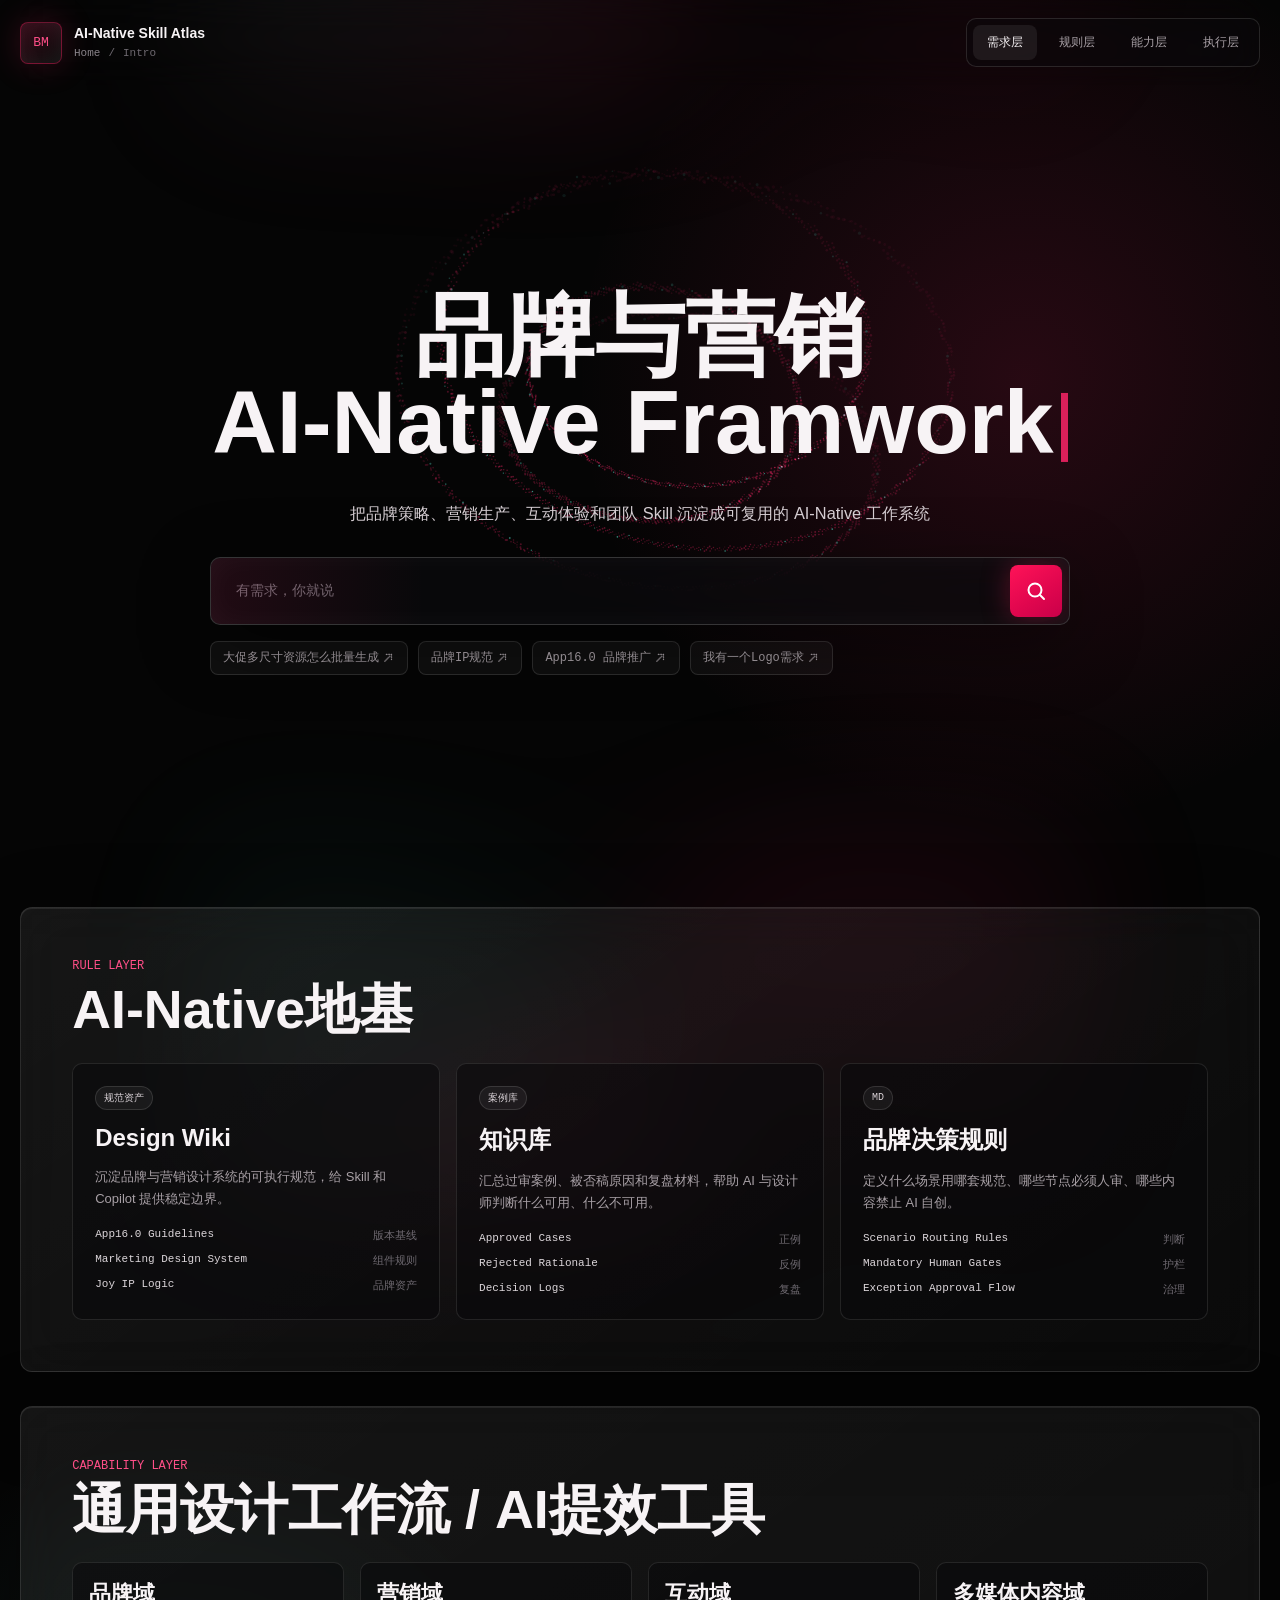
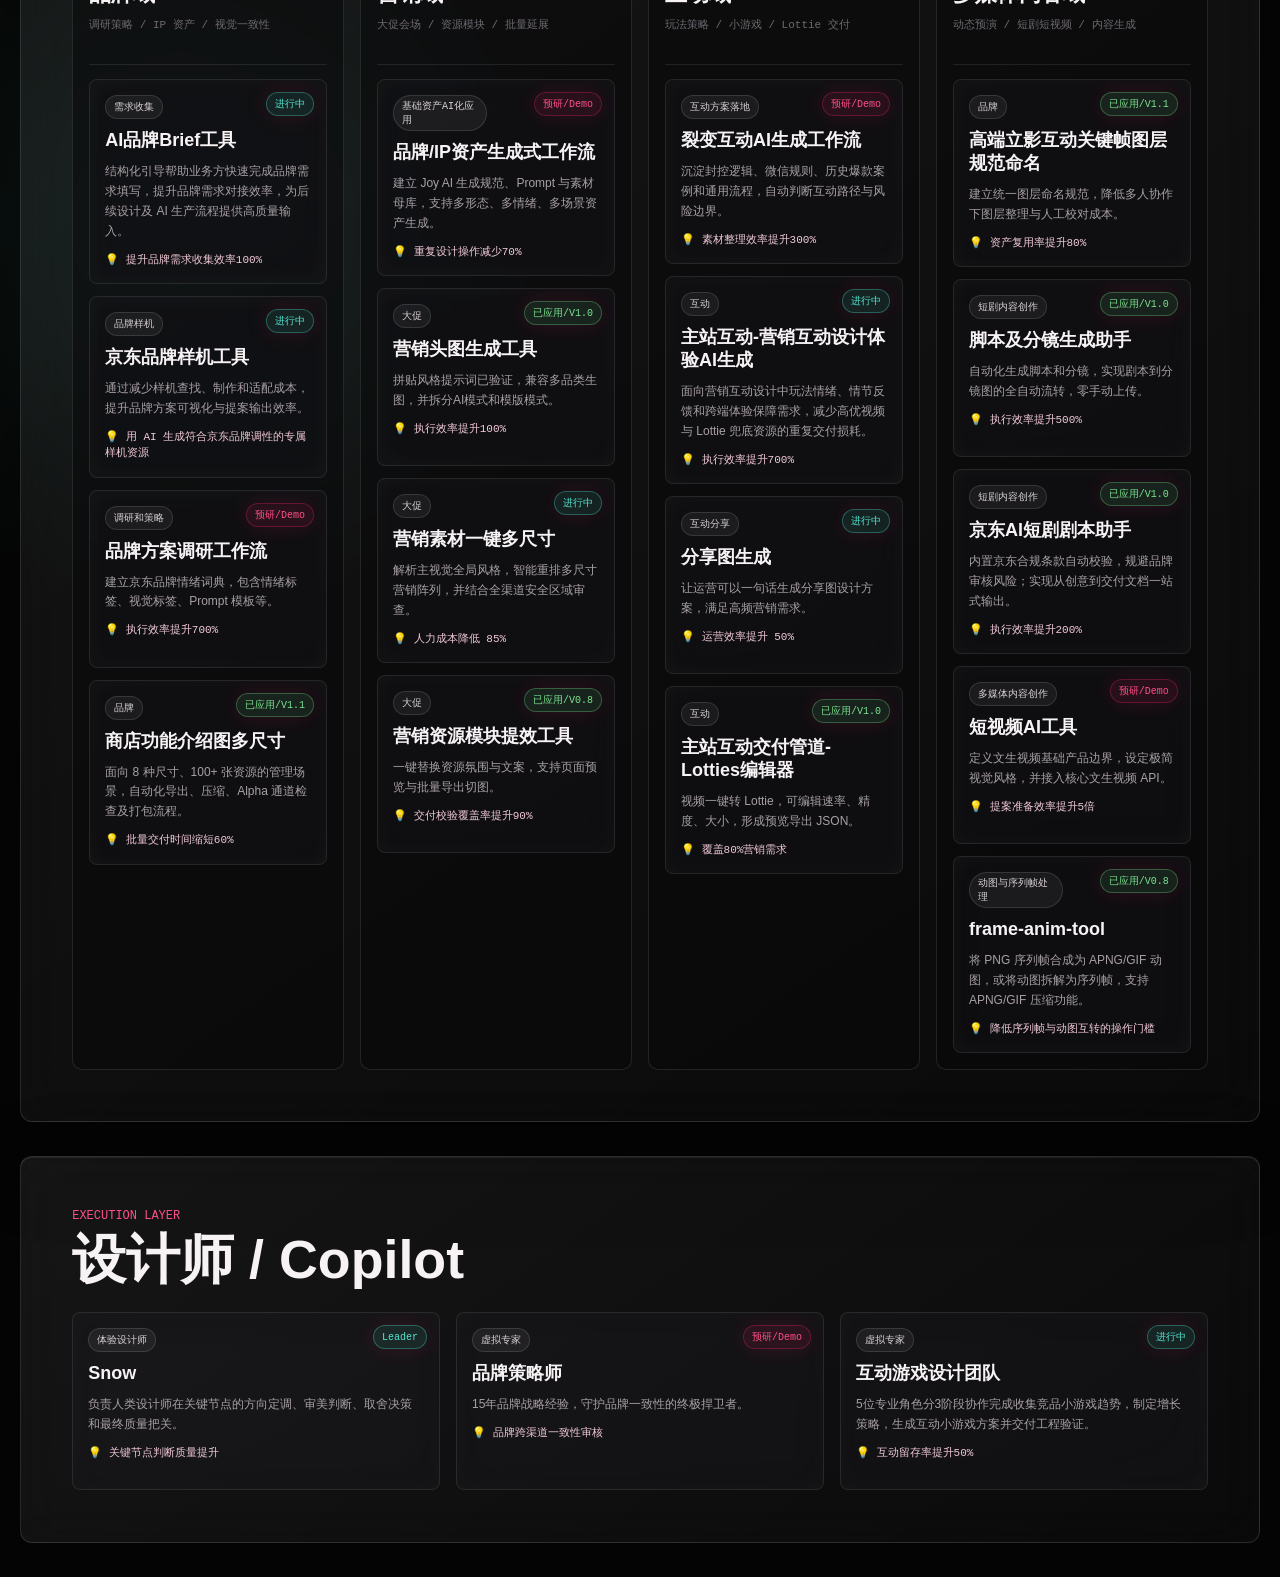
==== index.html @ 17dfef58 "Publish AI Native Skill Atlas preview" ====
<!doctype html>
<html lang="zh-CN">
<head>
  <meta charset="utf-8">
  <meta name="viewport" content="width=device-width, initial-scale=1">
  <title>品牌与营销 AI-Native Framwork</title>
  <link rel="icon" href="data:image/svg+xml,%3Csvg xmlns='http://www.w3.org/2000/svg' viewBox='0 0 64 64'%3E%3Crect width='64' height='64' rx='12' fill='%23050505'/%3E%3Cpath d='M16 44V18h11c6 0 10 3 10 8 0 3-2 6-5 7 4 1 7 4 7 9 0 6-5 10-12 10H16Zm7-16h4c3 0 5-1 5-4 0-2-2-4-5-4h-4v8Zm0 19h5c4 0 6-2 6-5s-2-5-6-5h-5v10Z' fill='%23DA205A'/%3E%3Cpath d='M42 18h6v26h-6z' fill='%2355E6D1'/%3E%3C/svg%3E">
  <link rel="stylesheet" href="./styles.css?v=20260615-card-status-links">
</head>
<body>
  <svg class="svg-defs" width="0" height="0" aria-hidden="true" focusable="false">
    <symbol id="hint-arrow-symbol" viewBox="0 0 22.088 22.448">
      <g transform="matrix(0.7071067811865477,-0.7071067811865475,0.7071067811865475,0.7071067811865477,-4.001771347309194,4.14286933981009)">
        <path d="M0 0L2.4400001 0L2.4400001 2.4400001L0 2.4400001L0 0ZM2.4400001 2.4400001L4.8800001 2.4400001L4.8800001 4.8800001L2.4400001 4.8800001L2.4400001 2.4400001ZM4.8800001 4.8800001L7.3210001 4.8800001L7.3210001 7.3200002L4.8800001 7.3200002L4.8800001 4.8800001ZM7.3210001 7.3200002L9.7609997 7.3200002L9.7609997 9.7600002L7.3210001 9.7600002L7.3210001 7.3200002ZM4.8800001 9.7600002L7.3210001 9.7600002L7.3210001 12.2L4.8800001 12.2L4.8800001 9.7600002ZM2.4400001 12.2L4.8800001 12.2L4.8800001 14.64L2.4400001 14.64L2.4400001 12.2ZM0 14.793L0 17.08L0 17.233L2.4400001 17.233L2.4400001 17.08L2.4400001 14.793L2.4400001 14.64L0 14.64L0 14.793Z" transform="translate(3, 6.902)" fill="currentColor"></path>
      </g>
      <rect x="11.725" y="9" width="2.438" height="2.438" fill="currentColor" transform="matrix(0.7071067690849304,0.7071067690849304,-0.7071067690849304,0.7071067690849304,9.798134054243565,-5.654787789285182)"></rect>
      <rect x="9.724" y="11" width="2.438" height="2.438" fill="currentColor" transform="matrix(0.7071067690849304,0.7071067690849304,-0.7071067690849304,0.7071067690849304,10.62626823735237,-3.654080682516099)"></rect>
      <rect x="7.724" y="13" width="2.438" height="2.438" fill="currentColor" transform="matrix(0.7071067690849304,0.7071067690849304,-0.7071067690849304,0.7071067690849304,11.454695313692092,-1.6540806825160992)"></rect>
      <rect x="5.724" y="15" width="2.438" height="2.438" fill="currentColor" transform="matrix(0.7071067690849304,0.7071067690849304,-0.7071067690849304,0.7071067690849304,12.283122390031814,0.3459193174839008)"></rect>
      <rect x="3.724" y="17" width="2.438" height="2.438" fill="currentColor" transform="matrix(0.7071067690849304,0.7071067690849304,-0.7071067690849304,0.7071067690849304,13.111549466371535,2.345919317483901)"></rect>
      <rect x="1.724" y="19" width="2.438" height="2.438" fill="currentColor" transform="matrix(0.7071067690849304,0.7071067690849304,-0.7071067690849304,0.7071067690849304,13.939976542711259,4.345919317483903)"></rect>
    </symbol>
  </svg>
  <canvas id="donut-canvas" aria-hidden="true"></canvas>
  <div class="ambient ambient-top" aria-hidden="true"></div>
  <div class="ambient ambient-bottom" aria-hidden="true"></div>

  <div class="shell">
    <header class="topbar" aria-label="站点导航">
      <div class="brand-cluster" aria-label="站点标识">
        <a class="mark-symbol" href="#user-layer" aria-label="返回需求层">BM</a>
        <span class="mark-copy">
          <span class="mark-title-row">
            <a class="mark-title" href="#user-layer">AI-Native Skill Atlas</a>
          </span>
          <nav class="mark-links" aria-label="页面切换">
            <a href="./index.html" aria-current="page">Home</a>
            <span aria-hidden="true">/</span>
            <a href="./architecture.html">Intro</a>
          </nav>
        </span>
      </div>
      <nav class="nav-links" aria-label="分层目录">
        <a href="#user-layer">需求层</a>
        <a href="#rule-layer">规则层</a>
        <a href="#application-layer">能力层</a>
        <a href="#execution-layer">执行层</a>
      </nav>
    </header>

    <main>
      <section class="hero" id="user-layer">
        <div class="hero-copy">
          <h1 id="type-title" data-text="品牌与营销&#10;AI-Native Framwork"></h1>
          <p class="subtitle">把品牌策略、营销生产、互动体验和团队 Skill 沉淀成可复用的 AI-Native 工作系统</p>
          <form class="search" role="search" aria-label="搜索 Skill Agent Design Wiki 知识库">
            <span class="search-pulse" aria-hidden="true"></span>
            <input id="global-search" type="search" autocomplete="off" placeholder="有需求，你就说">
            <button type="submit" aria-label="执行搜索">
              <svg class="search-submit-icon" viewBox="0 0 24 24" aria-hidden="true">
                <circle cx="11" cy="11" r="6.5"></circle>
                <path d="M16 16l4 4"></path>
              </svg>
            </button>
          </form>
          <div class="hints" aria-label="搜索提示">
            <button type="button" data-query="大促多尺寸资源怎么批量生成">大促多尺寸资源怎么批量生成<svg class="hint-arrow" viewBox="0 0 22.088 22.448" aria-hidden="true"><use href="#hint-arrow-symbol"></use></svg></button>
            <button type="button" data-query="品牌IP规范">品牌IP规范<svg class="hint-arrow" viewBox="0 0 22.088 22.448" aria-hidden="true"><use href="#hint-arrow-symbol"></use></svg></button>
            <a href="#orchestration-layer" data-case="app16-promo" data-query="App16.0 品牌推广">App16.0 品牌推广<svg class="hint-arrow" viewBox="0 0 22.088 22.448" aria-hidden="true"><use href="#hint-arrow-symbol"></use></svg></a>
            <button type="button" data-query="我有一个Logo需求">我有一个Logo需求<svg class="hint-arrow" viewBox="0 0 22.088 22.448" aria-hidden="true"><use href="#hint-arrow-symbol"></use></svg></button>
          </div>
        </div>
      </section>

      <section class="layer case-layer orchestration-case-layer" id="orchestration-layer" data-layer="orchestration">
        <div class="layer-head">
          <p class="eyebrow">Orchestration Layer</p>
          <h2>编排层</h2>
          <p class="layer-summary" id="home-case-summary"></p>
        </div>

        <div class="case-meta">
          <div><span>需求 ID</span><strong id="home-case-req-id"></strong></div>
          <div><span>编排模式</span><strong id="home-case-mode"></strong></div>
          <div><span>负责人</span><strong id="home-case-owner"></strong></div>
          <div><span>周期</span><strong id="home-case-duration"></strong></div>
        </div>

        <div class="case-columns">
          <article class="case-panel">
            <h3 id="home-case-title">App16.0 品牌推广</h3>
            <ul class="case-parse" id="home-case-parse"></ul>
          </article>
          <article class="case-panel">
            <h3>阶段并行</h3>
            <div class="phase-grid" id="home-case-phases"></div>
          </article>
        </div>

        <div class="table-wrap">
          <h3>任务队列 · 编排输出</h3>
          <table class="case-table">
            <thead>
              <tr>
                <th>ID</th>
                <th>子项</th>
                <th>执行单元</th>
                <th>等级</th>
                <th>卡点</th>
                <th>依赖</th>
                <th>截止</th>
              </tr>
            </thead>
            <tbody id="home-case-tasks"></tbody>
          </table>
        </div>

        <article class="case-panel">
          <h3>Skill Policy 映射</h3>
          <ul class="skill-map" id="home-case-skills"></ul>
        </article>
      </section>

      <section class="layer atomic" id="rule-layer" data-layer="rule">
        <div class="layer-head">
          <p class="eyebrow">Rule Layer</p>
          <h2>AI-Native地基</h2>
        </div>
        <div class="wiki-grid" id="wiki-grid"></div>
      </section>

      <section class="layer" id="application-layer" data-layer="capability">
        <div class="layer-head">
          <p class="eyebrow">Capability Layer</p>
          <h2>通用设计工作流 / AI提效工具</h2>
        </div>
        <div class="domain-grid" id="application-grid"></div>
      </section>

      <section class="layer" id="execution-layer" data-layer="execution">
        <div class="layer-head">
          <p class="eyebrow">Execution Layer</p>
          <h2>设计师 / Copilot</h2>
        </div>
        <div class="domain-grid" id="execution-grid"></div>
      </section>
    </main>
  </div>

  <div class="modal" id="detail-modal" aria-hidden="true">
    <div class="modal-backdrop" data-close></div>
    <article class="modal-panel" role="dialog" aria-modal="true" aria-labelledby="modal-title">
      <button class="modal-close" type="button" data-close aria-label="关闭详情"></button>
      <div class="modal-media" aria-label="图片或视频占位">
        <div class="media-grid" aria-hidden="true"></div>
        <img id="modal-media-image" alt="" hidden>
        <span id="modal-media-placeholder">Preview Placeholder</span>
      </div>
      <div class="modal-body">
        <div class="modal-kicker" id="modal-kicker"></div>
        <h3 id="modal-title"></h3>
        <p id="modal-desc"></p>
        <div class="modal-meta">
          <span id="modal-status"></span>
          <span id="modal-downloads"></span>
        </div>
        <section>
          <h4>能力介绍</h4>
          <p id="modal-capability"></p>
        </section>
        <section>
          <h4>目标与设计价值提效</h4>
          <p id="modal-impact"></p>
        </section>
        <section>
          <h4>试试这样问我</h4>
          <p class="modal-hint-line">
            <span id="modal-hints"></span>
            <svg class="hint-arrow modal-hint-arrow" viewBox="0 0 22.088 22.448" aria-hidden="true"><use href="#hint-arrow-symbol"></use></svg>
          </p>
        </section>
        <section class="modal-link-section" id="modal-link-section" hidden>
          <h4>相关链接</h4>
          <a class="modal-link" id="modal-link" href="#" target="_blank" rel="noopener">
            <img src="./assets/attachment.svg" alt="" aria-hidden="true">
            <span id="modal-link-label"></span>
          </a>
        </section>
        <button class="download-btn" type="button">Download Skill</button>
      </div>
    </article>
  </div>

  <script src="./data.js?v=20260615-card-status-links"></script>
  <script src="./architecture-data.js?v=20260615-card-status-links"></script>
  <script src="./app.js?v=20260615-card-status-links"></script>
</body>
</html>
---- styles.css ----
:root {
  --bg: #050505;
  --bg-2: #09090b;
  --panel: rgba(18, 18, 22, .58);
  --panel-strong: rgba(28, 28, 34, .72);
  --line: rgba(255, 255, 255, .12);
  --line-strong: rgba(218, 32, 90, .44);
  --text: #f7f3f5;
  --muted: #a8a0a6;
  --quiet: #6e6970;
  --magenta: #da205a;
  --magenta-2: #ff4f88;
  --cyan: #55e6d1;
  --amber: #ffbd58;
  --green: #7be38f;
  --font-title: Inter, "SF Pro Display", "PingFang SC", "Microsoft YaHei", Arial, sans-serif;
  --font-mono: "JetBrains Mono", "SFMono-Regular", Consolas, monospace;
}

* {
  box-sizing: border-box;
}

html {
  scroll-behavior: smooth;
  background: var(--bg);
}

body {
  margin: 0;
  min-height: 100vh;
  color: var(--text);
  background:
    radial-gradient(circle at 80% 12%, rgba(218, 32, 90, .16), transparent 28rem),
    radial-gradient(circle at 14% 58%, rgba(85, 230, 209, .08), transparent 24rem),
    var(--bg);
  font-family: var(--font-title);
  overflow-x: hidden;
}

.svg-defs {
  position: absolute;
  width: 0;
  height: 0;
  overflow: hidden;
}

button,
input {
  font: inherit;
}

button {
  cursor: pointer;
}

#donut-canvas {
  position: fixed;
  inset: 0;
  width: 100%;
  height: 100%;
  z-index: 0;
  pointer-events: auto;
  transition: opacity .3s ease;
}

.ambient {
  position: fixed;
  left: 50%;
  width: 70vw;
  height: 30vw;
  min-width: 760px;
  min-height: 260px;
  transform: translateX(-50%);
  background: conic-gradient(from 130deg, transparent, rgba(218, 32, 90, .38), rgba(85, 230, 209, .14), transparent, rgba(218, 32, 90, .28), transparent);
  filter: blur(78px);
  opacity: .38;
  z-index: 0;
  pointer-events: none;
  animation: breathe 9s ease-in-out infinite alternate;
}

.ambient-top {
  top: -22vw;
}

.ambient-bottom {
  bottom: -24vw;
  animation-delay: -4s;
}

@keyframes breathe {
  from { opacity: .22; transform: translateX(-50%) scale(.92) rotate(-8deg); }
  to { opacity: .48; transform: translateX(-50%) scale(1.08) rotate(8deg); }
}

.shell {
  position: relative;
  z-index: 1;
  width: min(1480px, calc(100% - 40px));
  margin: 0 auto;
}

.topbar {
  position: sticky;
  top: 0;
  z-index: 5;
  display: flex;
  align-items: center;
  justify-content: space-between;
  gap: 24px;
  padding: 18px 0;
  backdrop-filter: blur(18px);
}

.mark-symbol,
.mark-title,
.nav-links a {
  color: var(--text);
  text-decoration: none;
}

.brand-cluster {
  display: inline-flex;
  align-items: center;
  gap: 12px;
  min-width: 0;
}

.mark-copy {
  display: grid;
  gap: 3px;
  min-width: 0;
}

.mark-title-row {
  display: inline-flex;
  align-items: center;
  gap: 6px;
  min-width: 0;
}

.mark-symbol {
  display: grid;
  place-items: center;
  flex: 0 0 auto;
  width: 42px;
  height: 42px;
  border: 1px solid var(--line-strong);
  border-radius: 8px;
  background: linear-gradient(145deg, rgba(218, 32, 90, .22), rgba(255, 255, 255, .04));
  box-shadow: 0 0 32px rgba(218, 32, 90, .22), inset 0 0 18px rgba(255, 255, 255, .05);
  color: var(--magenta-2);
  font-family: var(--font-mono);
  font-size: 13px;
}

.mark-title,
.mark-copy small {
  display: block;
}

.mark-title {
  min-width: 0;
  font-size: 14px;
  font-weight: 700;
  line-height: 1.2;
}

.mark-copy small {
  color: var(--quiet);
  font-family: var(--font-mono);
  font-size: 11px;
  line-height: 1.2;
}

.mark-links {
  display: flex;
  flex-wrap: wrap;
  align-items: center;
  gap: 8px;
  margin-top: 2px;
  color: var(--quiet);
  font-family: var(--font-mono);
  font-size: 11px;
  line-height: 1.2;
}

.mark-links a {
  color: var(--quiet);
  text-decoration: none;
}

.mark-links a:hover,
.mark-links a:focus-visible {
  color: var(--muted);
}

.mark-links a[aria-current="page"] {
  color: #89838a;
}

.attachment-trigger {
  display: inline-grid;
  place-items: center;
  flex: 0 0 auto;
  width: 16px;
  height: 16px;
  border: 0;
  border-radius: 4px;
  padding: 0;
  background: transparent;
  box-shadow: none;
  transform: translateY(0);
  transition: transform .2s ease, background .2s ease, opacity .2s ease;
}

.attachment-trigger img {
  display: block;
  width: 12px;
  height: 12px;
  filter: invert(1);
  opacity: .78;
}

.attachment-trigger:hover,
.attachment-trigger:focus-visible {
  transform: translateY(0);
  background: rgba(255, 255, 255, .08);
  opacity: 1;
}

.nav-links {
  display: flex;
  gap: 8px;
  padding: 6px;
  border: 1px solid var(--line);
  border-radius: 10px;
  background: rgba(10, 10, 12, .42);
  backdrop-filter: blur(20px);
}

.nav-links a {
  padding: 9px 14px;
  border-radius: 8px;
  color: var(--muted);
  font-family: var(--font-mono);
  font-size: 12px;
}

.nav-links a:hover,
.nav-links a.is-active {
  color: var(--text);
  background: rgba(255, 255, 255, .07);
}

.hero {
  min-height: calc(100vh - 78px);
  display: grid;
  grid-template-columns: minmax(0, 1fr);
  align-items: center;
  justify-items: center;
  padding: 72px 0 96px;
  text-align: center;
}

.hero-copy {
  max-width: 1120px;
  width: 100%;
  margin: 0 auto;
}

.eyebrow {
  margin: 0 0 18px;
  color: var(--magenta-2);
  font-family: var(--font-mono);
  font-size: 12px;
  letter-spacing: 0;
  text-transform: uppercase;
}

h1,
h2,
h3,
h4,
p {
  margin-top: 0;
}

h1 {
  min-height: 2.1em;
  margin-bottom: 18px;
  font-size: clamp(34px, 7vw, 92px);
  line-height: .96;
  font-weight: 760;
  white-space: pre;
}

h1::after {
  content: "";
  display: inline-block;
  width: .08em;
  height: .78em;
  margin-left: .08em;
  background: var(--magenta);
  transform: translateY(.1em);
  animation: caret 1s steps(1) infinite;
}

@keyframes caret {
  50% { opacity: 0; }
}

.subtitle {
  max-width: 840px;
  margin: 0 auto 30px;
  color: #d8d0d5;
  font-size: clamp(14px, 1.28vw, 18px);
  line-height: 1.65;
}

.search {
  position: relative;
  display: grid;
  grid-template-columns: 1fr 52px;
  width: min(860px, 100%);
  margin: 0 auto;
  min-height: 66px;
  padding: 7px;
  border: 1px solid rgba(255, 255, 255, .18);
  border-radius: 10px;
  background: rgba(12, 12, 15, .64);
  box-shadow: 0 18px 70px rgba(0, 0, 0, .4), inset 0 0 30px rgba(255, 255, 255, .04);
  backdrop-filter: blur(22px);
  overflow: hidden;
}

.search-pulse {
  position: absolute;
  inset: -1px;
  background: linear-gradient(90deg, transparent, rgba(218, 32, 90, .24), transparent);
  transform: translateX(-75%);
  animation: scan 4.8s ease-in-out infinite;
  pointer-events: none;
}

@keyframes scan {
  0%, 42% { transform: translateX(-90%); opacity: 0; }
  55% { opacity: 1; }
  100% { transform: translateX(90%); opacity: 0; }
}

.search input {
  min-width: 0;
  border: 0;
  outline: 0;
  padding: 0 18px;
  color: var(--text);
  background: transparent;
  font-family: var(--font-mono);
  font-size: 14px;
}

.search input::placeholder {
  color: var(--quiet);
}

.search button,
.download-btn {
  border: 0;
  border-radius: 8px;
  color: #fff;
  background: linear-gradient(145deg, var(--magenta), #8a123d);
  box-shadow: 0 0 28px rgba(218, 32, 90, .36);
  font-family: var(--font-mono);
}

.search button {
  width: 52px;
  height: 52px;
  display: grid;
  place-items: center;
  padding: 0;
  font-size: 0;
  color: #fff;
  background: linear-gradient(145deg, #ff1358 0%, #e0064e 58%, #c90049 100%);
}

.search-submit-icon {
  display: block;
  width: 24px;
  height: 24px;
  fill: none;
  stroke: #fff;
  stroke-width: 2;
  stroke-linecap: round;
  stroke-linejoin: round;
}

.hints {
  display: flex;
  flex-wrap: wrap;
  justify-content: flex-start;
  gap: 10px;
  width: min(860px, 100%);
  margin: 16px auto 0;
}

.hints button,
.hints a {
  display: inline-flex;
  align-items: center;
  justify-content: center;
  gap: 5px;
  min-height: 34px;
  border: 1px solid rgba(255, 255, 255, .12);
  border-radius: 8px;
  padding: 0 12px;
  color: var(--muted);
  background: rgba(255, 255, 255, .045);
  font-family: var(--font-mono);
  font-size: 12px;
  text-decoration: none;
}

.hint-arrow {
  display: block;
  width: 11px;
  height: 11px;
  flex: 0 0 auto;
  color: currentColor;
  opacity: .86;
  pointer-events: none;
  transform: translateY(-1px);
}

.modal-hint-line {
  display: inline-flex;
  align-items: center;
  gap: 8px;
}

.modal-hint-arrow {
  transform: translateY(0);
}

.modal-link {
  display: inline-flex;
  align-items: center;
  gap: 8px;
  min-height: 34px;
  border: 1px solid rgba(255, 255, 255, .12);
  border-radius: 8px;
  padding: 6px 10px;
  color: #d8d1d6;
  background: rgba(255, 255, 255, .055);
  font-family: var(--font-mono);
  font-size: 12px;
  line-height: 1.4;
  text-decoration: none;
}

.modal-link img {
  display: block;
  width: 13px;
  height: 13px;
  flex: 0 0 auto;
  filter: invert(1);
  opacity: .78;
}

.modal-link:hover,
.modal-link:focus-visible {
  color: var(--text);
  border-color: rgba(218, 32, 90, .58);
  background: rgba(218, 32, 90, .12);
  box-shadow: 0 0 24px rgba(218, 32, 90, .16);
}

.hints button:hover,
.hints a:hover {
  color: var(--text);
  border-color: rgba(218, 32, 90, .6);
  box-shadow: 0 0 24px rgba(218, 32, 90, .18);
}

.orchestration-case-layer {
  display: none;
}

.orchestration-case-layer.is-open,
.orchestration-case-layer:target {
  display: block;
}

.layer {
  margin-bottom: 34px;
  padding: clamp(22px, 4vw, 52px);
  border: 1px solid var(--line);
  border-radius: 12px;
  background: linear-gradient(145deg, rgba(255, 255, 255, .07), rgba(255, 255, 255, .025));
  box-shadow: 0 30px 90px rgba(0, 0, 0, .28), inset 0 1px 0 rgba(255, 255, 255, .08);
  backdrop-filter: blur(24px);
  scroll-margin-top: 90px;
}

.layer-head {
  display: grid;
  grid-template-columns: minmax(0, 1fr);
  margin-bottom: 26px;
}

.layer-head .eyebrow {
  grid-column: 1 / -1;
  margin-bottom: 10px;
}

.layer h2 {
  margin-bottom: 0;
  font-size: clamp(30px, 4.4vw, 64px);
  line-height: 1;
}

#rule-layer h2,
#orchestration-layer h2,
#application-layer h2,
#execution-layer h2 {
  white-space: nowrap;
  font-size: clamp(30px, 4.2vw, 58px);
}

.domain-grid {
  display: grid;
  grid-template-columns: repeat(4, minmax(0, 1fr));
  gap: 16px;
}

.rule-grid {
  grid-template-columns: repeat(3, minmax(0, 1fr));
}

.lane {
  min-width: 0;
  border: 1px solid rgba(255, 255, 255, .1);
  border-radius: 10px;
  padding: 16px;
  background: rgba(8, 8, 10, .52);
}

.lane-header {
  min-height: 86px;
  border-bottom: 1px solid rgba(255, 255, 255, .09);
  margin-bottom: 14px;
}

.lane-header h3 {
  margin-bottom: 8px;
  font-size: 22px;
}

.lane-header p {
  color: var(--quiet);
  font-family: var(--font-mono);
  font-size: 11px;
  line-height: 1.55;
}

.cards {
  display: grid;
  gap: 12px;
}

#execution-grid {
  display: block;
}

#execution-grid .lane {
  border: 0;
  padding: 0;
  background: transparent;
}

#execution-grid .lane-header {
  display: none;
}

#execution-grid .cards {
  grid-template-columns: repeat(3, minmax(0, 1fr));
  gap: 16px;
}

.skill-card {
  position: relative;
  min-height: 178px;
  display: grid;
  align-content: start;
  gap: 10px;
  padding: 15px;
  border: 1px solid rgba(255, 255, 255, .1);
  border-radius: 8px;
  color: var(--text);
  background: var(--panel);
  box-shadow: inset 0 0 22px rgba(255, 255, 255, .035);
  backdrop-filter: blur(18px);
  text-align: left;
  transition: transform .24s ease, border-color .24s ease, box-shadow .24s ease, background .24s ease;
  overflow: hidden;
}

.skill-card::before {
  content: "";
  position: absolute;
  inset: -72px -28px auto;
  height: 260px;
  background: radial-gradient(ellipse at 72% 0%, rgba(218, 32, 90, .24), rgba(218, 32, 90, .08) 42%, transparent 60%);
  opacity: 0;
  transition: opacity .24s ease;
  pointer-events: none;
}

.skill-card:hover,
.skill-card:focus-visible {
  transform: translateY(-7px);
  border-color: rgba(218, 32, 90, .55);
  background: var(--panel-strong);
  box-shadow: 0 18px 52px rgba(0, 0, 0, .38), 0 0 38px rgba(218, 32, 90, .18), inset 0 0 28px rgba(255, 255, 255, .05);
}

.skill-card:hover::before,
.skill-card:focus-visible::before {
  opacity: 1;
}

.card-top,
.modal-meta {
  display: flex;
  flex-wrap: wrap;
  gap: 8px;
  align-items: center;
}

.skill-card .card-top {
  min-height: 24px;
  padding-right: 112px;
}

.tag,
.status,
.modal-meta span {
  display: inline-flex;
  align-items: center;
  min-height: 24px;
  border: 1px solid rgba(255, 255, 255, .12);
  border-radius: 999px;
  padding: 3px 8px;
  color: #d8d1d6;
  background: rgba(255, 255, 255, .055);
  font-family: var(--font-mono);
  font-size: 10px;
}

.status {
  border-color: rgba(218, 32, 90, .34);
  color: var(--magenta-2);
  background: rgba(218, 32, 90, .12);
}

.skill-card > .status {
  position: absolute;
  top: 12px;
  right: 12px;
  z-index: 1;
  max-width: calc(100% - 24px);
  white-space: nowrap;
  box-shadow: 0 0 22px rgba(218, 32, 90, .16);
}

.status.applied {
  border-color: rgba(123, 227, 143, .3);
  color: var(--green);
  background: rgba(123, 227, 143, .1);
}

.status.progress {
  border-color: rgba(85, 230, 209, .32);
  color: var(--cyan);
  background: rgba(85, 230, 209, .09);
}

.skill-card h4 {
  margin-bottom: 0;
  font-size: 18px;
  line-height: 1.28;
}

.skill-card p {
  margin-bottom: 0;
  color: var(--muted);
  font-size: 12px;
  line-height: 1.65;
}

.impact {
  margin-top: auto;
  color: #f2cad8;
  font-family: var(--font-mono);
  font-size: 11px;
  line-height: 1.5;
}

.wiki-grid {
  display: grid;
  grid-template-columns: repeat(3, minmax(0, 1fr));
  gap: 16px;
}

.wiki-card {
  min-height: 250px;
  padding: 22px;
  border: 1px solid rgba(255, 255, 255, .1);
  border-radius: 10px;
  background: rgba(8, 8, 10, .52);
}

.wiki-card h3 {
  margin-bottom: 14px;
  font-size: 24px;
}

.wiki-card .tag {
  margin-bottom: 14px;
}

.wiki-card p {
  color: var(--muted);
  font-size: 13px;
  line-height: 1.7;
}

.wiki-card ul {
  display: grid;
  gap: 10px;
  margin: 18px 0 0;
  padding: 0;
  list-style: none;
}

.wiki-card li {
  display: flex;
  justify-content: space-between;
  gap: 16px;
  color: #ddd7db;
  font-family: var(--font-mono);
  font-size: 11px;
}

.wiki-card li span:last-child {
  color: var(--quiet);
}

.modal {
  position: fixed;
  inset: 0;
  z-index: 20;
  display: none;
  align-items: center;
  justify-content: center;
  padding: 28px;
}

.modal.is-open {
  display: flex;
}

.modal-backdrop {
  position: absolute;
  inset: 0;
  background: rgba(0, 0, 0, .66);
  backdrop-filter: blur(14px);
}

.modal-panel {
  position: relative;
  display: grid;
  grid-template-columns: minmax(280px, 44%) minmax(0, 1fr);
  width: min(1040px, 100%);
  max-height: min(760px, calc(100vh - 56px));
  border: 1px solid rgba(255, 255, 255, .14);
  border-radius: 12px;
  background: rgba(12, 12, 15, .92);
  box-shadow: 0 34px 120px rgba(0, 0, 0, .72), 0 0 60px rgba(218, 32, 90, .22);
  overflow: hidden;
}

.modal-close {
  position: absolute;
  top: 12px;
  right: 12px;
  z-index: 2;
  width: 38px;
  height: 38px;
  border: 1px solid rgba(255, 255, 255, .14);
  border-radius: 999px;
  color: var(--text);
  background: rgba(255, 255, 255, .07);
  font-size: 0;
  line-height: 0;
  display: grid;
  place-items: center;
  padding: 0;
}

.modal-close::before,
.modal-close::after {
  content: "";
  grid-area: 1 / 1;
  width: 15px;
  height: 2px;
  border-radius: 999px;
  background: currentColor;
}

.modal-close::before {
  transform: rotate(45deg);
}

.modal-close::after {
  transform: rotate(-45deg);
}

.modal-media {
  position: relative;
  height: auto;
  min-height: 520px;
  display: grid;
  place-items: center;
  background:
    radial-gradient(circle at 50% 42%, rgba(218, 32, 90, .34), transparent 34%),
    linear-gradient(145deg, #16070d, #060607 62%);
  overflow: hidden;
}

.modal-media.has-image {
  background: #050505;
  padding: clamp(18px, 2.4vw, 30px);
}

.media-grid {
  position: absolute;
  inset: 0;
  background-image:
    linear-gradient(rgba(255, 255, 255, .055) 1px, transparent 1px),
    linear-gradient(90deg, rgba(255, 255, 255, .055) 1px, transparent 1px);
  background-size: 34px 34px;
  mask-image: radial-gradient(circle, #000 0 48%, transparent 76%);
}

.modal-media.has-image .media-grid {
  opacity: 0;
}

.modal-media img {
  position: relative;
  z-index: 1;
  display: block;
  width: 100%;
  height: 100%;
  min-height: inherit;
  object-fit: contain;
  object-position: center;
}

.modal-media img[hidden] {
  display: none;
}

.modal-media.has-image img {
  min-height: 0;
}

.modal-media span {
  position: relative;
  z-index: 1;
  padding: 12px 14px;
  border: 1px solid rgba(255, 255, 255, .14);
  border-radius: 8px;
  background: rgba(0, 0, 0, .34);
  color: #f5d6e1;
  font-family: var(--font-mono);
  font-size: 12px;
}

.modal-body {
  flex: 1 1 auto;
  min-height: 0;
  overflow: auto;
  padding: 36px;
}

.modal-kicker {
  margin-bottom: 12px;
  color: var(--magenta-2);
  font-family: var(--font-mono);
  font-size: 12px;
}

.modal-body h3 {
  margin-bottom: 14px;
  font-size: clamp(28px, 4vw, 46px);
  line-height: 1.08;
}

.modal-body p {
  margin-bottom: 0;
  color: var(--muted);
  font-size: 14px;
  line-height: 1.75;
}

.modal-body .modal-meta {
  margin-top: 12px;
}

.modal-body section {
  margin-top: 26px;
}

.modal-body h4 {
  margin: 0 0 8px;
  color: #f0e8ed;
  font-family: var(--font-mono);
  font-size: 12px;
  text-transform: uppercase;
}

.download-btn {
  width: 100%;
  min-height: 52px;
  margin-top: 28px;
  transition: background .18s ease, box-shadow .18s ease, color .18s ease, opacity .18s ease;
}

.download-btn:disabled,
.download-btn[aria-disabled="true"] {
  color: rgba(255, 255, 255, .42);
  background: rgba(255, 255, 255, .08);
  box-shadow: none;
  cursor: not-allowed;
}

@media (max-width: 1180px) {
  .hero,
  .layer-head {
    grid-template-columns: 1fr;
  }

  .hero {
    min-height: auto;
    padding-top: 78px;
  }

  .domain-grid,
  .rule-grid,
  .wiki-grid,
  #execution-grid .cards {
    grid-template-columns: repeat(2, minmax(0, 1fr));
  }

  .modal-media {
    min-height: 260px;
  }
}

@media (max-width: 720px) {
  .shell {
    width: min(100% - 24px, 1480px);
  }

  .topbar {
    align-items: flex-start;
  }

  .brand-cluster {
    max-width: 100%;
  }

  .nav-links {
    display: none;
  }

  h1 {
    min-height: 2.8em;
    font-size: clamp(30px, 8vw, 34px);
  }

  .search {
    grid-template-columns: 1fr 44px;
    min-height: 58px;
  }

  .search button {
    width: 44px;
    height: 44px;
  }

  .search input {
    padding: 0 10px;
    font-size: 12px;
  }

  .hints button {
    max-width: 100%;
  }

  .domain-grid,
  .rule-grid,
  .wiki-grid,
  #execution-grid .cards {
    grid-template-columns: 1fr;
  }

  .layer {
    border-radius: 10px;
  }

  .modal {
    padding: 12px;
  }

  .modal-panel {
    max-height: calc(100vh - 24px);
  }

  .modal-body {
    padding: 24px;
  }

}

@media (prefers-reduced-motion: reduce) {
  *,
  *::before,
  *::after {
    animation-duration: .01ms !important;
    animation-iteration-count: 1 !important;
    transition-duration: .01ms !important;
    scroll-behavior: auto !important;
  }
}

/* ── Architecture page ── */

.architecture-page .hero-compact {
  min-height: auto;
  padding: 72px 0 48px;
}

.architecture-page h1 {
  white-space: pre;
}

.nav-links-scroll {
  flex-wrap: wrap;
  max-width: min(760px, 52vw);
  justify-content: flex-end;
}

.layer-summary {
  max-width: 760px;
  margin: 0;
  color: var(--muted);
  font-size: 15px;
  line-height: 1.7;
}

#home-case-summary {
  margin-top: 10px;
  max-width: none;
  white-space: nowrap;
}

.flow-stack {
  display: flex;
  flex-wrap: wrap;
  align-items: center;
  justify-content: center;
  gap: 8px;
  width: min(1120px, 100%);
  margin: 36px auto 12px;
  padding: 18px;
  border: 1px solid var(--line);
  border-radius: 12px;
  background: rgba(8, 8, 10, .52);
  box-shadow: inset 0 0 28px rgba(255, 255, 255, .03);
}

.flow-node {
  min-width: 132px;
  padding: 12px 14px;
  border: 1px solid rgba(255, 255, 255, .12);
  border-radius: 8px;
  background: var(--panel);
  text-align: center;
  animation: flowIn .7s ease both;
  animation-delay: var(--flow-delay, 0s);
}

.flow-node span {
  display: block;
  font-size: 13px;
  font-weight: 700;
}

.flow-node small {
  display: block;
  margin-top: 4px;
  color: var(--quiet);
  font-family: var(--font-mono);
  font-size: 10px;
}

.flow-node-support {
  border-color: rgba(85, 230, 209, .28);
  background: rgba(85, 230, 209, .06);
}

.flow-arrow {
  width: 22px;
  height: 2px;
  background: linear-gradient(90deg, transparent, rgba(218, 32, 90, .72), transparent);
  animation: flowPulse 2.4s ease-in-out infinite;
}

.flow-arrow-support {
  background: linear-gradient(90deg, transparent, rgba(85, 230, 209, .62), transparent);
}

.flow-caption {
  width: min(860px, 100%);
  margin: 0 auto 28px;
  color: var(--quiet);
  font-family: var(--font-mono);
  font-size: 11px;
  text-align: center;
}

.principle-grid {
  display: grid;
  grid-template-columns: repeat(3, minmax(0, 1fr));
  gap: 14px;
  width: min(1120px, 100%);
  margin: 0 auto;
}

.principle-card {
  padding: 18px;
  border: 1px solid rgba(255, 255, 255, .1);
  border-radius: 10px;
  background: rgba(8, 8, 10, .52);
  text-align: left;
}

.principle-card h3 {
  margin-bottom: 8px;
  font-size: 22px;
}

.principle-card p {
  margin: 0;
  color: var(--muted);
  font-size: 13px;
  line-height: 1.65;
}

.validation-matrix {
  margin-top: 24px;
  padding-top: 22px;
  border-top: 1px solid rgba(255, 255, 255, .09);
}

.validation-matrix h3 {
  margin-bottom: 14px;
  font-size: 22px;
}

.validation-grid {
  display: grid;
  grid-template-columns: repeat(4, minmax(0, 1fr));
  gap: 12px;
}

.validation-card {
  padding: 16px;
  border: 1px solid rgba(255, 255, 255, .1);
  border-radius: 8px;
  background: rgba(8, 8, 10, .52);
}

.validation-card h4 {
  margin: 10px 0 8px;
  font-size: 16px;
}

.validation-card p {
  margin: 0;
  color: var(--muted);
  font-size: 12px;
  line-height: 1.6;
}

.level-pill,
.policy-pill {
  display: inline-flex;
  align-items: center;
  min-height: 22px;
  border: 1px solid rgba(255, 255, 255, .12);
  border-radius: 999px;
  padding: 2px 8px;
  font-family: var(--font-mono);
  font-size: 10px;
}

.level-pill {
  border-color: rgba(85, 230, 209, .32);
  color: var(--cyan);
  background: rgba(85, 230, 209, .09);
}

.level-light { color: var(--green); border-color: rgba(123, 227, 143, .3); background: rgba(123, 227, 143, .1); }
.level-medium { color: var(--cyan); border-color: rgba(85, 230, 209, .32); background: rgba(85, 230, 209, .09); }
.level-heavy { color: var(--magenta-2); border-color: rgba(218, 32, 90, .34); background: rgba(218, 32, 90, .12); }
.level-explore { color: var(--amber); border-color: rgba(255, 189, 88, .34); background: rgba(255, 189, 88, .1); }

.policy-pill {
  color: #d8d1d6;
  background: rgba(255, 255, 255, .055);
}

.case-meta {
  display: grid;
  grid-template-columns: repeat(4, minmax(0, 1fr));
  gap: 12px;
  margin-bottom: 18px;
}

.case-meta div {
  padding: 14px;
  border: 1px solid rgba(255, 255, 255, .1);
  border-radius: 8px;
  background: rgba(8, 8, 10, .52);
}

.case-meta span {
  display: block;
  margin-bottom: 6px;
  color: var(--quiet);
  font-family: var(--font-mono);
  font-size: 10px;
  text-transform: uppercase;
}

.case-meta strong {
  display: block;
  font-size: 13px;
  line-height: 1.5;
}

.case-columns {
  display: grid;
  grid-template-columns: minmax(0, 1fr) minmax(0, 1.2fr);
  gap: 14px;
  margin-bottom: 14px;
}

.case-panel {
  padding: 18px;
  border: 1px solid rgba(255, 255, 255, .1);
  border-radius: 10px;
  background: rgba(8, 8, 10, .52);
}

.case-panel h3 {
  margin-bottom: 12px;
  font-size: 18px;
}

.case-parse,
.skill-map {
  display: grid;
  gap: 10px;
  margin: 0;
  padding: 0;
  list-style: none;
}

.case-parse li,
.skill-map li {
  display: grid;
  grid-template-columns: 120px minmax(0, 1fr);
  gap: 12px;
  color: #ddd7db;
  font-family: var(--font-mono);
  font-size: 11px;
  line-height: 1.55;
}

.case-parse li span:first-child,
.skill-map li span:first-child {
  color: var(--quiet);
}

.skill-map li {
  grid-template-columns: 48px minmax(0, 1fr) auto;
  align-items: center;
}

.phase-grid {
  display: grid;
  gap: 10px;
}

.phase-card {
  padding: 12px;
  border: 1px solid rgba(255, 255, 255, .08);
  border-radius: 8px;
  background: rgba(255, 255, 255, .03);
}

.phase-card h4 {
  margin: 0 0 8px;
  color: var(--magenta-2);
  font-family: var(--font-mono);
  font-size: 11px;
}

.phase-card ul {
  margin: 0;
  padding-left: 16px;
  color: var(--muted);
  font-size: 12px;
  line-height: 1.6;
}

.table-wrap {
  margin: 14px 0;
  padding: 18px;
  border: 1px solid rgba(255, 255, 255, .1);
  border-radius: 10px;
  background: rgba(8, 8, 10, .52);
  overflow: auto;
}

.table-wrap h3 {
  margin-bottom: 12px;
  font-size: 18px;
}

.case-table {
  width: 100%;
  border-collapse: collapse;
  font-family: var(--font-mono);
  font-size: 11px;
}

.case-table th,
.case-table td {
  padding: 10px 8px;
  border-bottom: 1px solid rgba(255, 255, 255, .08);
  text-align: left;
  vertical-align: top;
}

.case-table th {
  color: var(--quiet);
  font-weight: 600;
}

.case-table td {
  color: #ddd7db;
}

.roadmap-grid {
  display: grid;
  grid-template-columns: repeat(4, minmax(0, 1fr));
  gap: 14px;
}

.roadmap-card {
  padding: 18px;
  border: 1px solid rgba(255, 255, 255, .1);
  border-radius: 10px;
  background: rgba(8, 8, 10, .52);
  animation: flowIn .7s ease both;
  animation-delay: var(--delay, 0s);
}

.roadmap-phase {
  margin: 0 0 6px;
  color: var(--magenta-2);
  font-family: var(--font-mono);
  font-size: 11px;
}

.roadmap-card h4 {
  margin-bottom: 6px;
  font-size: 20px;
}

.roadmap-time {
  display: inline-block;
  margin-bottom: 12px;
  color: var(--quiet);
  font-family: var(--font-mono);
  font-size: 10px;
}

.roadmap-card ul {
  margin: 0;
  padding-left: 16px;
  color: var(--muted);
  font-size: 12px;
  line-height: 1.65;
}

.modal-points {
  white-space: pre-line;
}

.architecture-page .arch-card {
  min-height: 156px;
}

@keyframes flowIn {
  from {
    opacity: 0;
    transform: translateY(12px);
  }
  to {
    opacity: 1;
    transform: translateY(0);
  }
}

@keyframes flowPulse {
  0%, 100% { opacity: .35; transform: scaleX(.82); }
  50% { opacity: 1; transform: scaleX(1); }
}

@media (max-width: 1180px) {
  .nav-links-scroll {
    max-width: 100%;
  }

  .principle-grid,
  .validation-grid,
  .case-meta,
  .roadmap-grid {
    grid-template-columns: repeat(2, minmax(0, 1fr));
  }

  .case-columns {
    grid-template-columns: 1fr;
  }

  #home-case-summary {
    white-space: normal;
  }
}

@media (max-width: 720px) {
  .nav-links-scroll {
    display: none;
  }

  .flow-stack {
    flex-direction: column;
    align-items: stretch;
  }

  .flow-arrow {
    width: 2px;
    height: 18px;
    background: linear-gradient(180deg, transparent, rgba(218, 32, 90, .72), transparent);
  }

  .principle-grid,
  .validation-grid,
  .case-meta,
  .roadmap-grid {
    grid-template-columns: 1fr;
  }

  .case-parse li,
  .skill-map li {
    grid-template-columns: 1fr;
  }
}
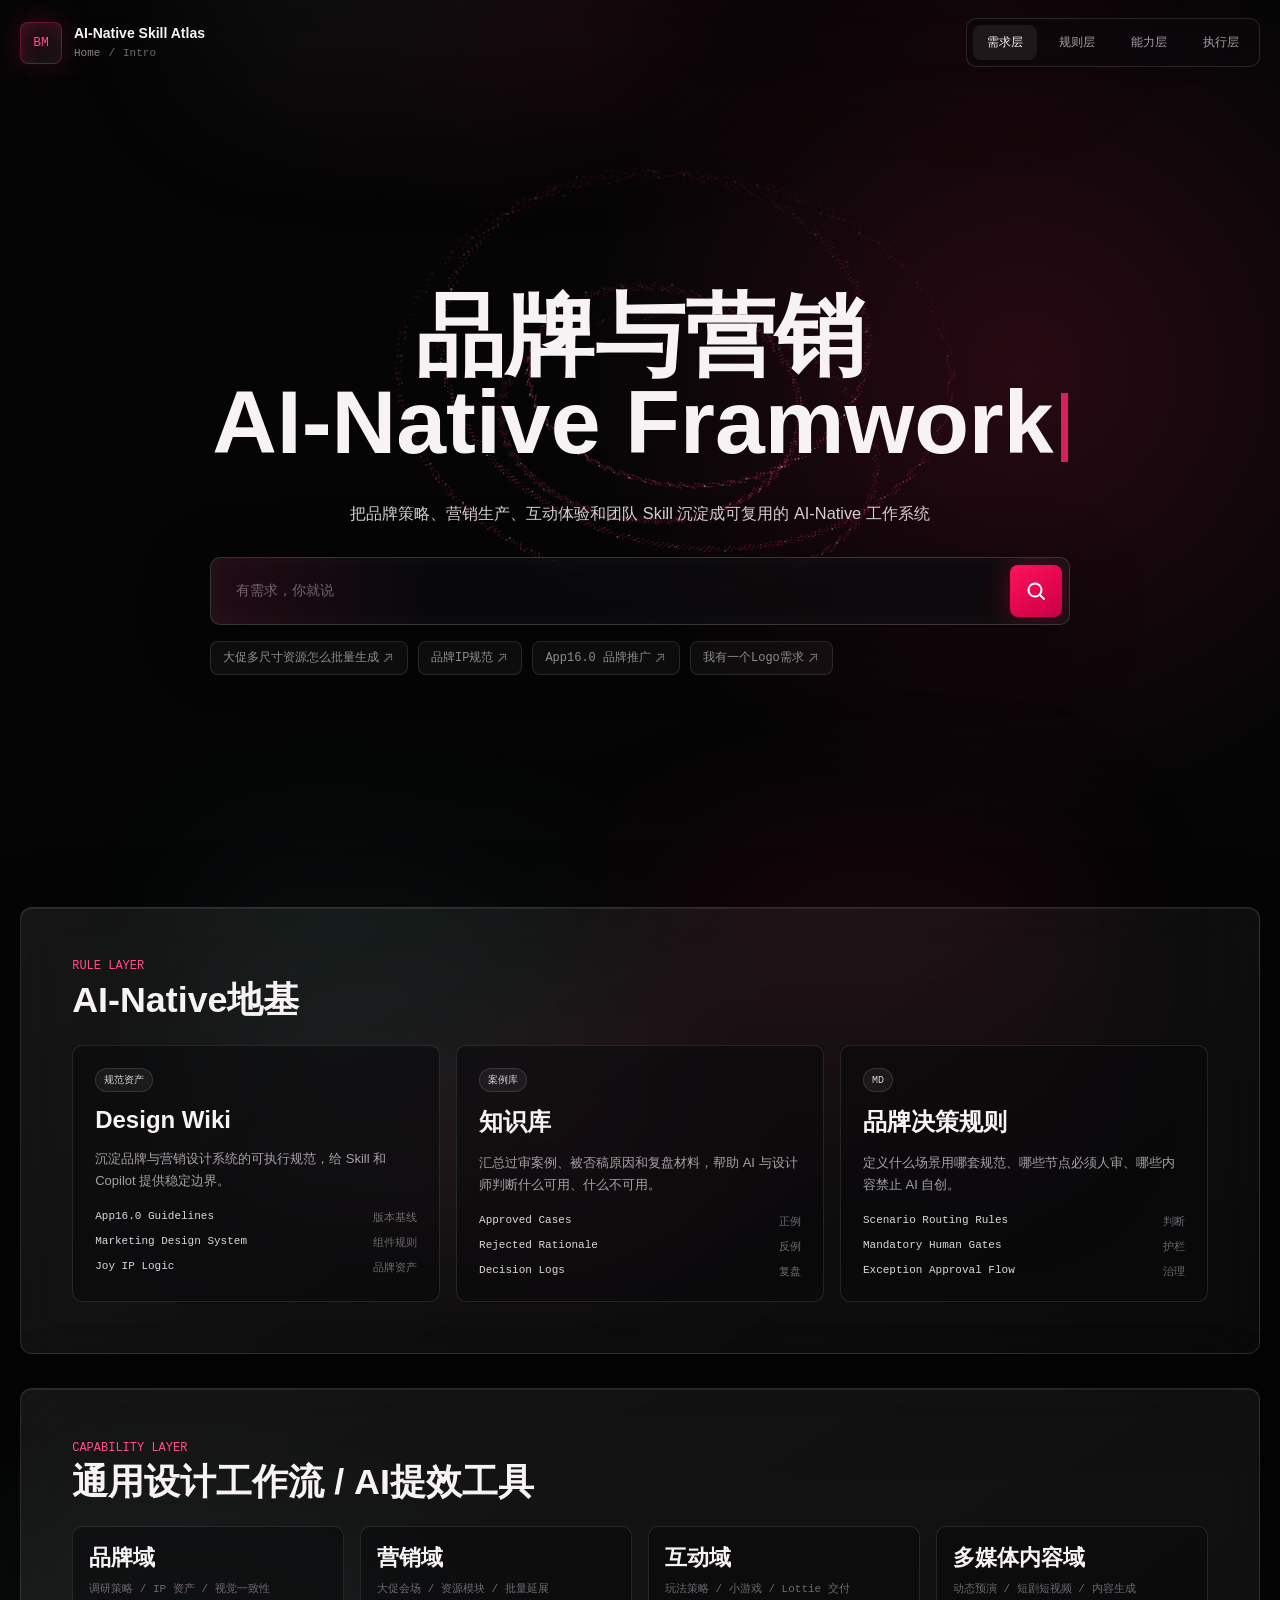
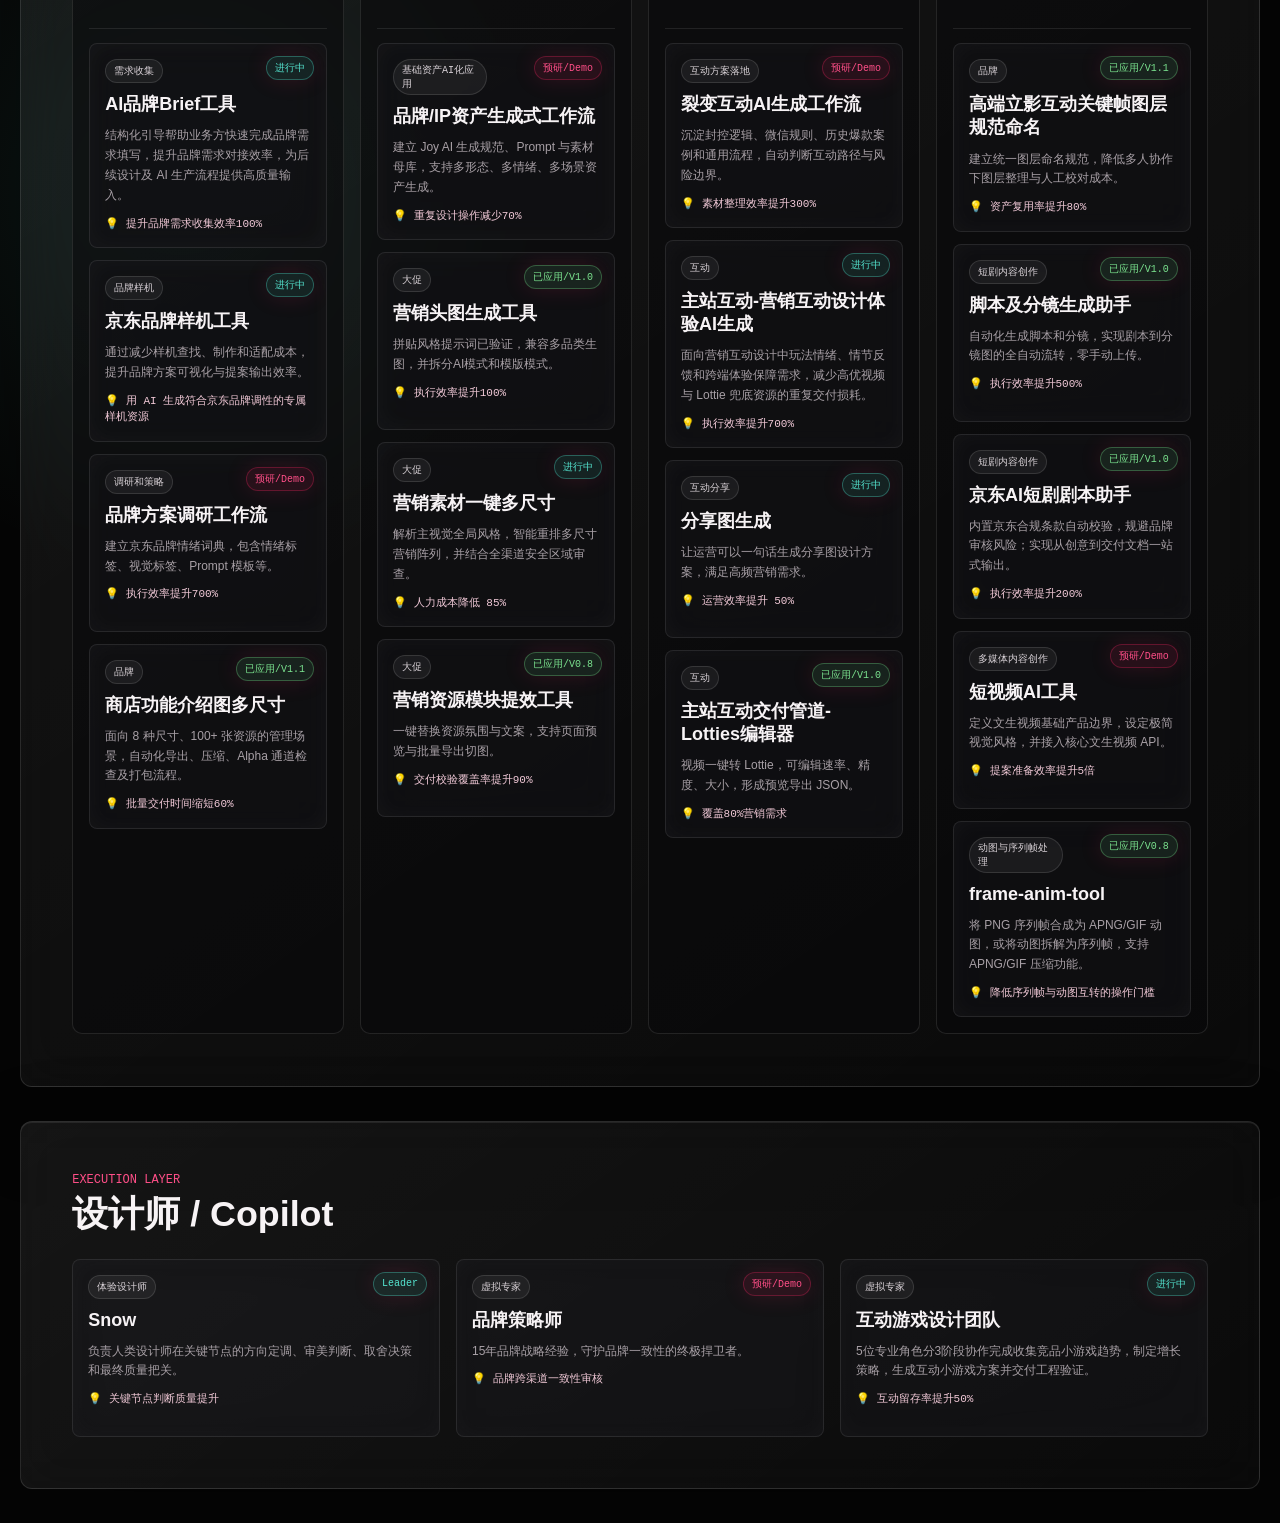
==== commit 9b1ec532: "Unify home layer title sizes" ====
--- a/index.html
+++ b/index.html
@@ -5,7 +5,7 @@
   <meta name="viewport" content="width=device-width, initial-scale=1">
   <title>品牌与营销 AI-Native Framwork</title>
   <link rel="icon" href="data:image/svg+xml,%3Csvg xmlns='http://www.w3.org/2000/svg' viewBox='0 0 64 64'%3E%3Crect width='64' height='64' rx='12' fill='%23050505'/%3E%3Cpath d='M16 44V18h11c6 0 10 3 10 8 0 3-2 6-5 7 4 1 7 4 7 9 0 6-5 10-12 10H16Zm7-16h4c3 0 5-1 5-4 0-2-2-4-5-4h-4v8Zm0 19h5c4 0 6-2 6-5s-2-5-6-5h-5v10Z' fill='%23DA205A'/%3E%3Cpath d='M42 18h6v26h-6z' fill='%2355E6D1'/%3E%3C/svg%3E">
-  <link rel="stylesheet" href="./styles.css?v=20260615-card-status-links">
+  <link rel="stylesheet" href="./styles.css?v=20260615-home-title-sync">
 </head>
 <body>
   <svg class="svg-defs" width="0" height="0" aria-hidden="true" focusable="false">
--- a/styles.css
+++ b/styles.css
@@ -526,7 +526,7 @@
 #application-layer h2,
 #execution-layer h2 {
   white-space: nowrap;
-  font-size: clamp(30px, 4.2vw, 58px);
+  font-size: clamp(20px, 2.8vw, 42px);
 }
 
 .domain-grid {
@@ -1236,6 +1236,25 @@
   background: rgba(255, 255, 255, .055);
 }
 
+.architecture-page .layer h2 {
+  font-size: clamp(20px, 2.8vw, 42px);
+}
+
+.architecture-page #rule-layer h2,
+.architecture-page #orchestration-layer h2,
+.architecture-page #application-layer h2,
+.architecture-page #execution-layer h2 {
+  font-size: clamp(20px, 2.8vw, 42px);
+}
+
+.architecture-page .case-layer .layer-head h2 {
+  font-size: clamp(18px, 2.5vw, 36px);
+}
+
+.architecture-page .validation-matrix h3 {
+  font-size: 18px;
+}
+
 .case-meta {
   display: grid;
   grid-template-columns: repeat(4, minmax(0, 1fr));
@@ -1381,9 +1400,36 @@
 
 .roadmap-grid {
   display: grid;
-  grid-template-columns: repeat(4, minmax(0, 1fr));
+  grid-template-columns: repeat(2, minmax(0, 1fr));
   gap: 14px;
 }
+
+.roadmap-timeline {
+  display: grid;
+  grid-template-columns: repeat(6, minmax(0, 1fr));
+  gap: 6px;
+  margin-bottom: 16px;
+  padding: 0 4px;
+}
+
+.roadmap-timeline span {
+  display: grid;
+  place-items: center;
+  min-height: 28px;
+  border: 1px solid rgba(255, 255, 255, .08);
+  border-radius: 6px;
+  color: var(--quiet);
+  background: rgba(255, 255, 255, .03);
+  font-family: var(--font-mono);
+  font-size: 10px;
+}
+
+.roadmap-timeline span:nth-child(1) { border-color: rgba(218, 32, 90, .42); color: var(--magenta-2); }
+.roadmap-timeline span:nth-child(2) { border-color: rgba(218, 32, 90, .32); color: #f0a0bc; }
+.roadmap-timeline span:nth-child(3),
+.roadmap-timeline span:nth-child(4) { border-color: rgba(85, 230, 209, .28); color: var(--cyan); }
+.roadmap-timeline span:nth-child(5),
+.roadmap-timeline span:nth-child(6) { border-color: rgba(123, 227, 143, .28); color: var(--green); }
 
 .roadmap-card {
   padding: 18px;
@@ -1394,24 +1440,39 @@
   animation-delay: var(--delay, 0s);
 }
 
+.roadmap-card-head {
+  display: flex;
+  align-items: center;
+  justify-content: space-between;
+  gap: 10px;
+  margin-bottom: 8px;
+}
+
 .roadmap-phase {
-  margin: 0 0 6px;
+  margin: 0;
   color: var(--magenta-2);
   font-family: var(--font-mono);
   font-size: 11px;
 }
 
 .roadmap-card h4 {
-  margin-bottom: 6px;
-  font-size: 20px;
+  margin-bottom: 8px;
+  font-size: 22px;
 }
 
 .roadmap-time {
   display: inline-block;
-  margin-bottom: 12px;
   color: var(--quiet);
   font-family: var(--font-mono);
   font-size: 10px;
+  white-space: nowrap;
+}
+
+.roadmap-goal {
+  margin: 0 0 12px;
+  color: #d8d1d6;
+  font-size: 13px;
+  line-height: 1.6;
 }
 
 .roadmap-card ul {
@@ -1422,6 +1483,36 @@
   line-height: 1.65;
 }
 
+.roadmap-tags {
+  display: flex;
+  flex-wrap: wrap;
+  gap: 6px;
+  margin-top: 14px;
+}
+
+.roadmap-tag {
+  display: inline-flex;
+  align-items: center;
+  min-height: 24px;
+  border: 1px solid rgba(255, 255, 255, .1);
+  border-radius: 999px;
+  padding: 2px 8px;
+  color: #d8d1d6;
+  background: rgba(255, 255, 255, .05);
+  font-family: var(--font-mono);
+  font-size: 10px;
+}
+
+.roadmap-outcome {
+  margin: 14px 0 0;
+  padding-top: 12px;
+  border-top: 1px solid rgba(255, 255, 255, .08);
+  color: #f2cad8;
+  font-family: var(--font-mono);
+  font-size: 11px;
+  line-height: 1.55;
+}
+
 .modal-points {
   white-space: pre-line;
 }
@@ -1490,6 +1581,10 @@
     grid-template-columns: 1fr;
   }
 
+  .roadmap-timeline {
+    grid-template-columns: repeat(3, minmax(0, 1fr));
+  }
+
   .case-parse li,
   .skill-map li {
     grid-template-columns: 1fr;
